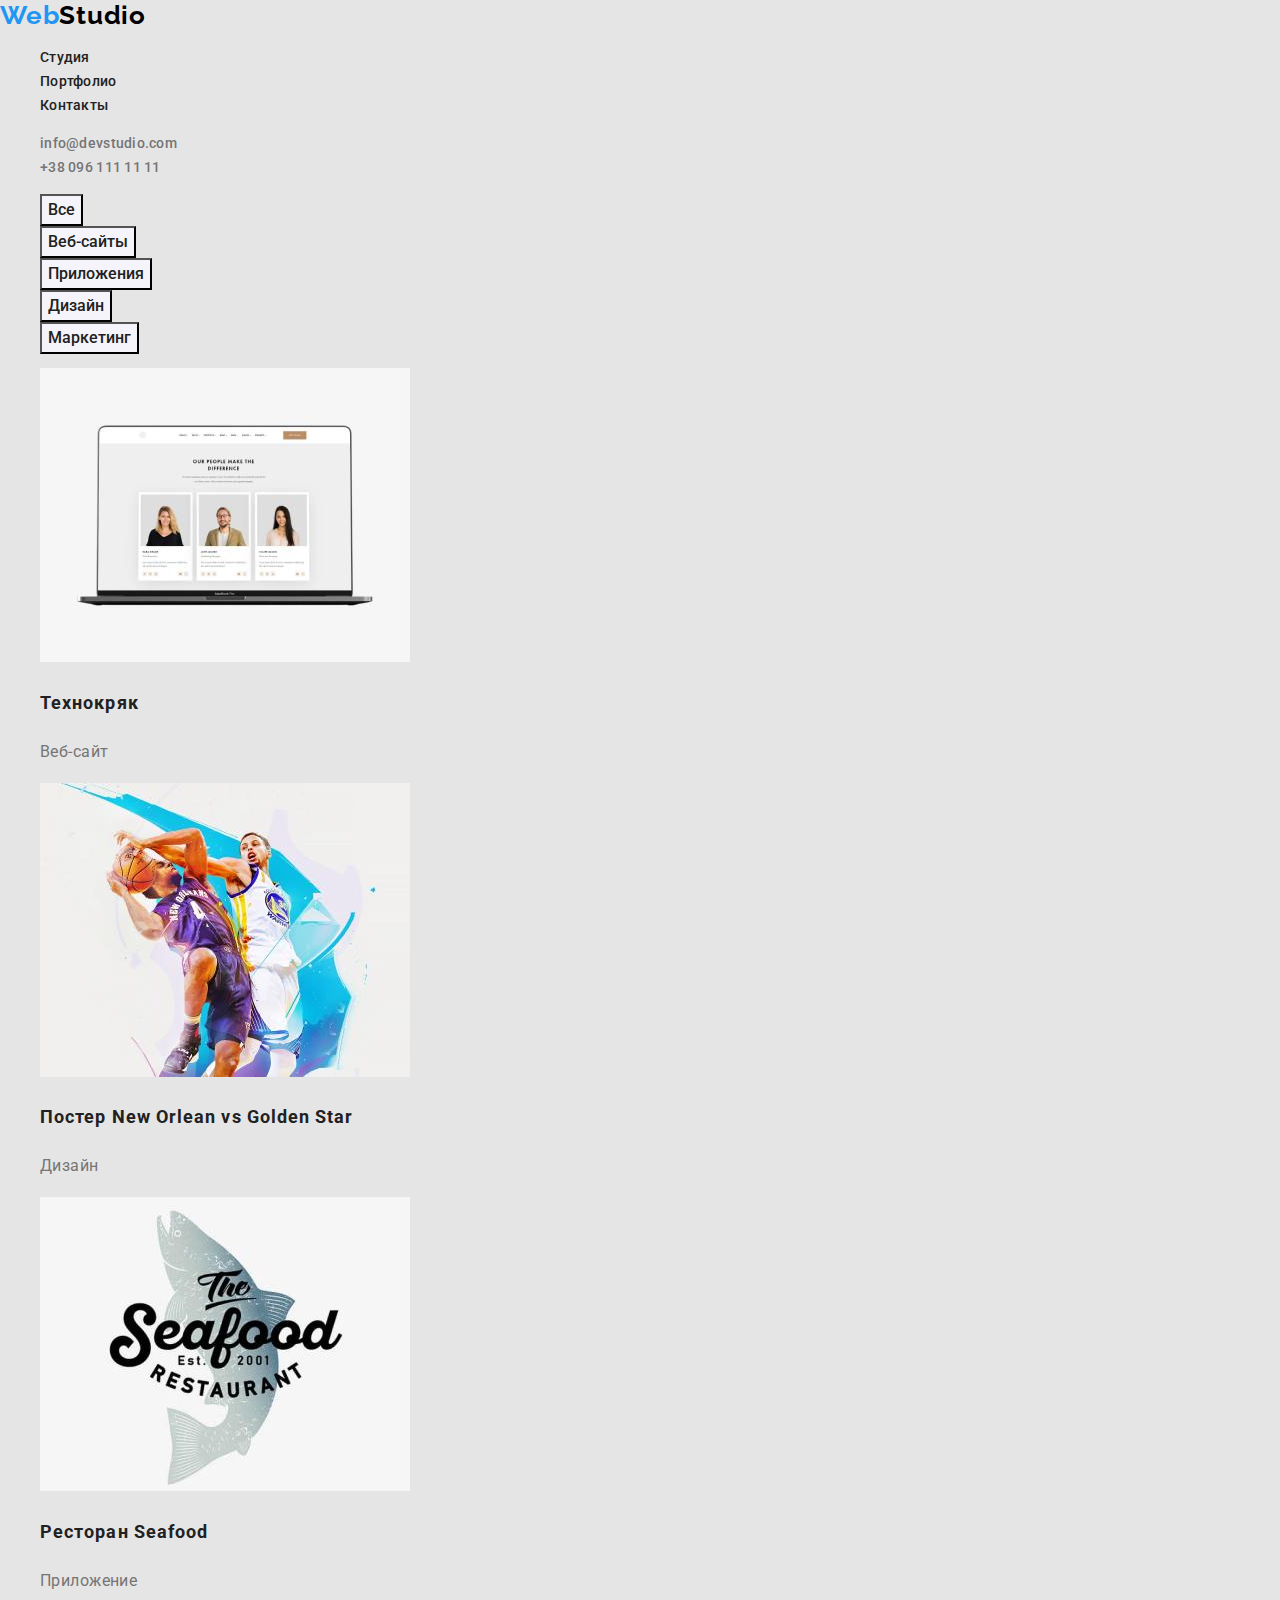
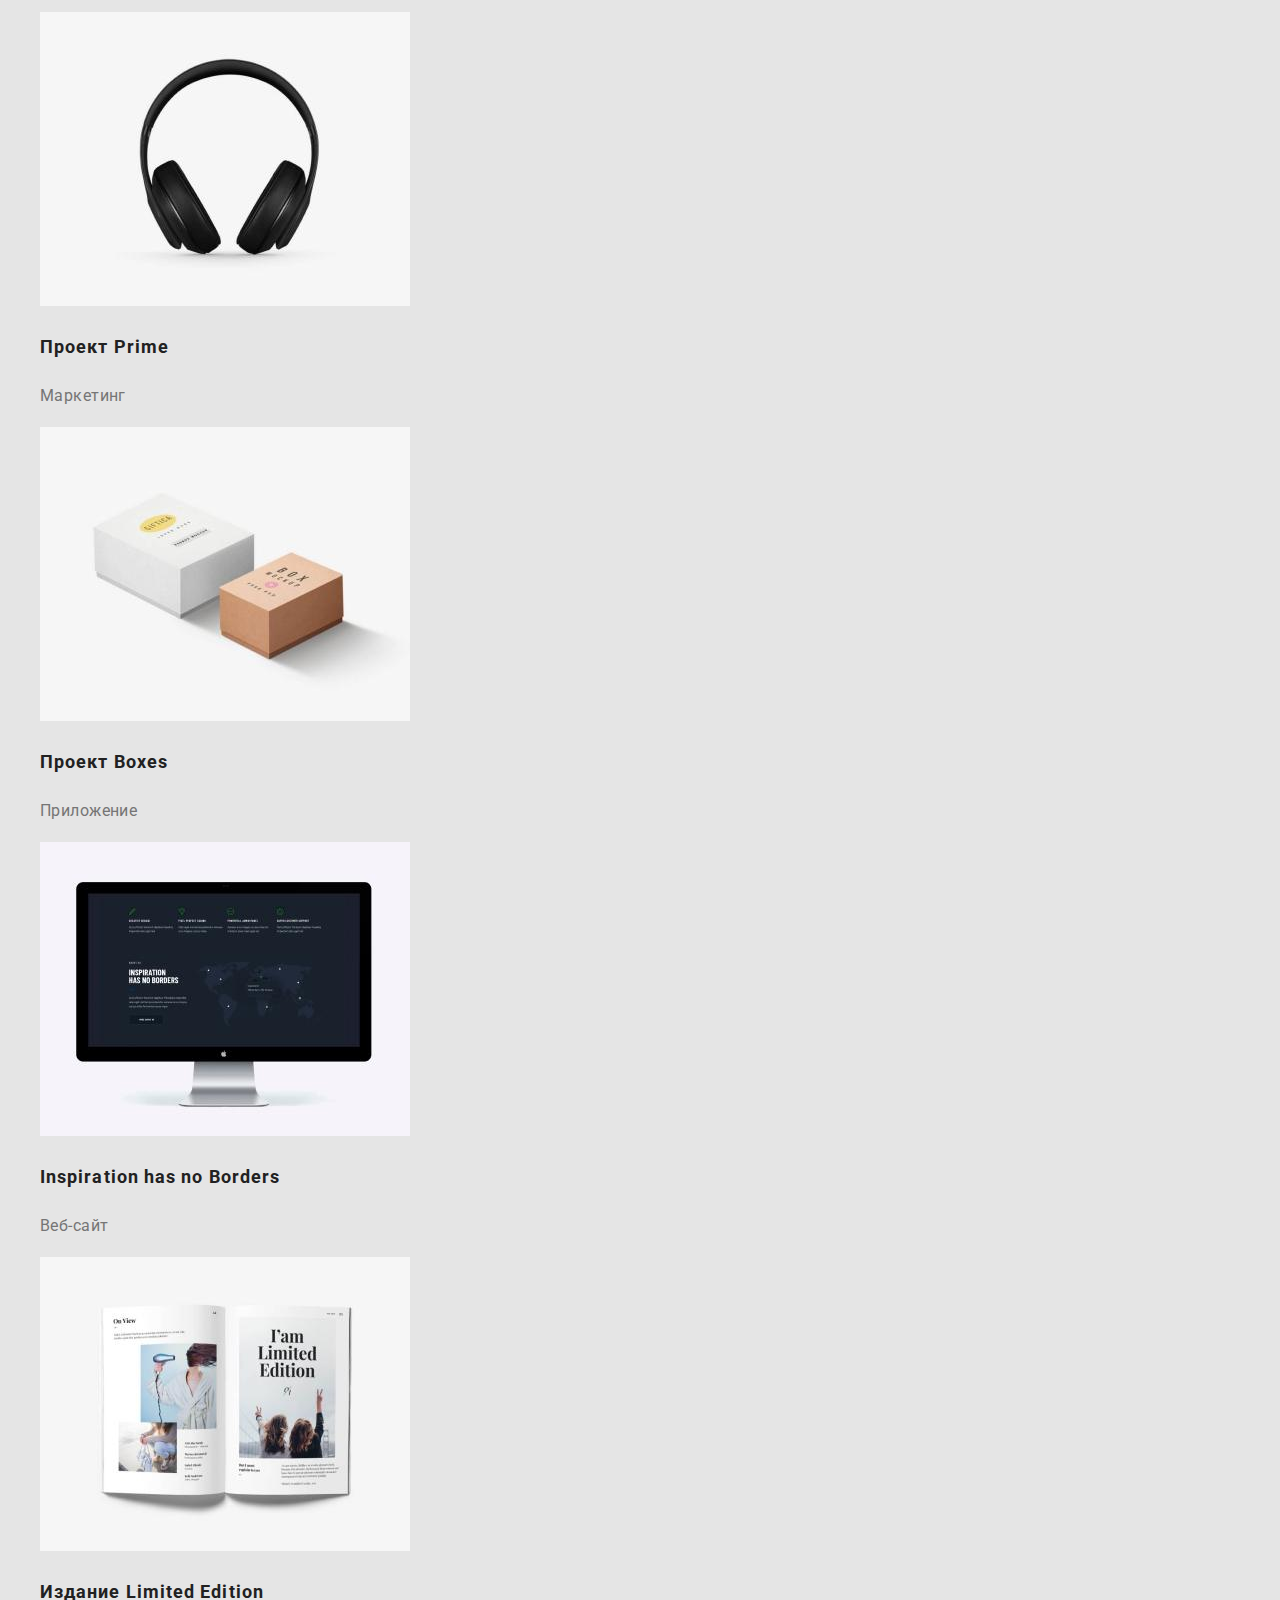
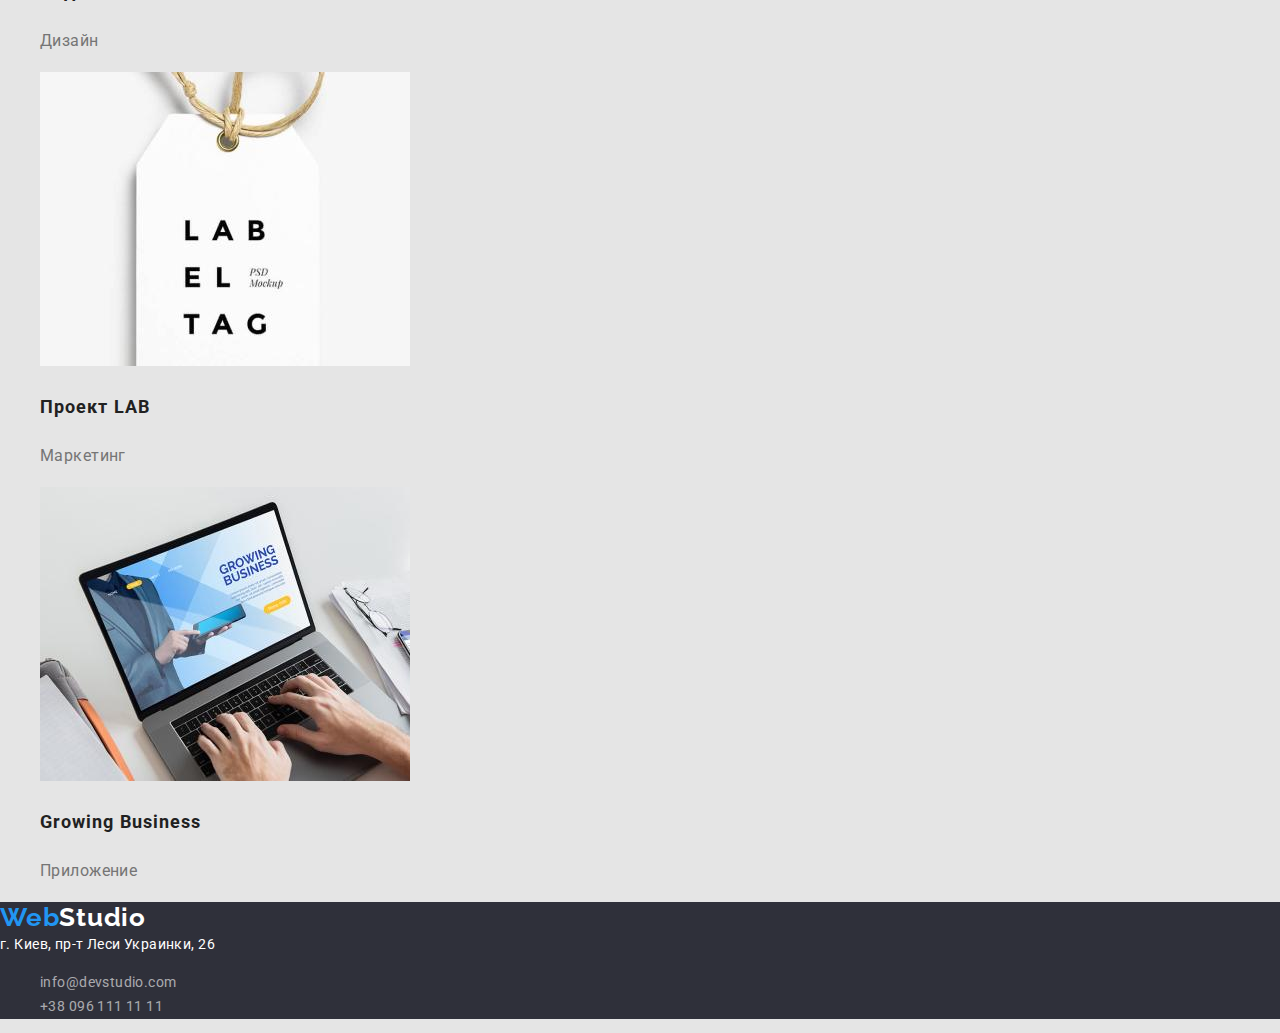
==== portfolio.html @ 8ed0f548 "start" ====
<!DOCTYPE html>
<html lang="ru">
<head>
  <meta charset="UTF-8">
  <meta http-equiv="X-UA-Compatible" content="IE=edge">
  <meta name="viewport"
    content="width=device-width, initial-scale=1.0">
  <title>Портфолио</title>
  <link rel="preconnect" href="https://fonts.gstatic.com">
  <link
    href="https://fonts.googleapis.com/css2?family=Raleway:wght@700&family=Roboto:wght@400;500;700;900&display=swap"
    rel="stylesheet">
  <link rel="stylesheet"
    href="https://cdnjs.cloudflare.com/ajax/libs/modern-normalize/0.2.0/modern-normalize.min.css" />
  <link rel="stylesheet" href="./styles/styles.css" />
</head>
<body>
  <!--logo-navigation-->
  <header class="header">
    <nav>
      <a class="header-link" href="./index.html"><span
          class="logo-text header-logo-web">Web</span><span
          class="logo-text header-logo-studio">Studio</span></a>
      <ul class="list">
        <li class="nav-list-item"><a class="header-link"
            href="./index.html">Студия</a></li>
        <li class="nav-list-item"><a class="header-link"
            href="./portfolio.html">Портфолио</a></li>
        <li class="nav-list-item"><a class="header-link"
            href="">Контакты</a></li>
      </ul>
    </nav>
    <ul class="list contacts">
      <li class="">
        <a class="header-link"
          href="mailto:info@devstudio.com">info@devstudio.com</a>
      </li>
      <li class="">
        <a class="header-link" href="tel:+380961111111">+38
          096 111 11 11</a>
      </li>
    </ul>
  </header>
  <main>
    <section class="portfolio">
      <h1 class="visually-hidden">Портфолио</h1>
      <ul class="list filter-buttons">
        <li>
          <button class="filter" type="button">Все</button>
        </li>
        <li>
          <button class="filter" type="button">Веб-сайты</button>
        </li>
        <li>
          <button class="filter" type="button">Приложения</button>
        </li>
        <li>
          <button class="filter" type="button">Дизайн</button>
        </li>
        <li>
          <button class="filter" type="button">Маркетинг</button>
        </li>
      </ul>
      <ul class="portfolio-list">
        <li>
          <a class="portfolio-item-link" href="">
            <img src="./images/portfolio/img-1.jpg" alt="Технокряк" width="370" height="294">
            <h2 class="portfolio-item-title">Технокряк</h2>
            <p class="portfolio-item-filter">Веб-сайт</p>
          </a>
        </li>
        <li>
          <a class="portfolio-item-link" href="">
            <img src="./images/portfolio/img-2.jpg" alt="Постер New Orlean vs Golden Star" width="370" height="294">
            <h2 class="portfolio-item-title">Постер New Orlean vs Golden Star</h2>
            <p class="portfolio-item-filter">Дизайн</p>
          </a>
        </li>
        <li>
          <a class="portfolio-item-link" href="">
            <img src="./images/portfolio/img-3.jpg" alt="Ресторан Seafood" width="370" height="294">
            <h2 class="portfolio-item-title">Ресторан Seafood</h2>
            <p class="portfolio-item-filter">Приложение</p>
          </a>
        </li>
        <li>
          <a class="portfolio-item-link" href="">
            <img src="./images/portfolio/img-4.jpg" alt="Проект Prime" width="370" height="294">
            <h2 class="portfolio-item-title">Проект Prime</h2>
            <p class="portfolio-item-filter">Маркетинг</p>
          </a>
        </li>
        <li>
          <a class="portfolio-item-link" href="">
            <img src="./images/portfolio/img-5.jpg" alt="Проект Boxes" width="370" height="294">
            <h2 class="portfolio-item-title">Проект Boxes</h2>
            <p class="portfolio-item-filter">Приложение</p>
          </a>
        </li>
        <li>
          <a class="portfolio-item-link" href="">
            <img src="./images/portfolio/img-6.jpg" alt="Inspiration has no Borders" width="370" height="294">
            <h2 class="portfolio-item-title">Inspiration has no Borders</h2>
            <p class="portfolio-item-filter">Веб-сайт</p>
          </a>
        </li>
        <li>
          <a class="portfolio-item-link" href="">
            <img src="./images/portfolio/img-7.jpg" alt="Издание Limited Edition" width="370" height="294">
            <h2 class="portfolio-item-title">Издание Limited Edition</h2>
            <p class="portfolio-item-filter">Дизайн</p>
          </a>
        </li>
        <li>
          <a class="portfolio-item-link" href="">
            <img src="./images/portfolio/img-8.jpg" alt="Проект LAB" width="370" height="294">
            <h2 class="portfolio-item-title">Проект LAB</h2>
            <p class="portfolio-item-filter">Маркетинг</p>
          </a>
        </li>
        <li>
          <a class="portfolio-item-link" href="">
            <img src="./images/portfolio/img-9.jpg" alt="" width="370" height="294">
            <h2 class="portfolio-item-title">Growing Business</h2>
            <p class="portfolio-item-filter">Приложение</p>
          </a>
        </li>
      </ul>
    </section>
  </main>
  <footer class="footer">
    <a class="footer-link" href="./index.html"><span
        class="logo-text footer-logo-web">Web</span><span
        class="logo-text footer-logo-studio">Studio</span></a>
    <address>г. Киев, пр-т Леси Украинки, 26</address>
    <ul class="list">
      <li>
        <a class="footer-link"
          href="mailto:info@devstudio.com">info@devstudio.com</a>
      </li>
      <li>
        <a class="footer-link" href="tel:+380961111111">+38
          096 111 11 11</a>
      </li>
    </ul>
  </footer>
</body>
</html>
---- styles/styles.css ----
/* font-family: 'Raleway', sans-serif;
 */
:root {
  --main-text-color: #757575;
  --accent-color: #2196F3;
  --title-color: #212121;
  --white-text: #ffffff;
  --body-bg-color: #E5E5E5; 
  --dark-bg-color: #2F303A;
  --logo-font: "Raleway", sans-serif;
  --filter-color: #F5F4FA;
    /* --dark-bg-text-color: #9da4bd;
     */
  
}

body {
  font-family: 'Roboto', sans-serif;
  font-size: 14px;
  line-height: 1.71;
  letter-spacing: 0.03em;
  color: var(--main-text-color);
  background-color: var(--body-bg-color);
}

address {
  font-style: normal;
  color: var(--white-text);
}

.visually-hidden {
  position: absolute !important;
  clip: rect(1px 1px 1px 1px);
  clip: rect(1px, 1px, 1px, 1px);
  padding: 0 !important;
  border: 0 !important;
  height: 1px !important;
  width: 1px !important;
  overflow: hidden;
}

.header-link {
  text-decoration: none;
  font-weight: 500;
  line-height: 1.14;
  letter-spacing: 0.02em;
  color: var(--title-color);
}

.contacts .header-link {
   color: var(--main-text-color);
}

.header-link:hover, .footer-link:hover,
.header-link:focus, .footer-link:focus {
  color: var(--accent-color);
}



.list, .portfolio-list {
  list-style: none;  
}

.logo-text {
  font-family: var(--logo-font);
  font-weight: 700;
  font-size: 26px;
  line-height: 1.19;
  letter-spacing: 0.03em;
}

.header-logo-web, .footer-logo-web {
  color: var(--accent-color);
}

.header-logo-studio {
 color: #000000;
}

.footer-logo-studio {
  color: var(--white-text);
}

.hero, .team, .work-about {
  text-align: center;
}

.hero, .footer {
  background-color: var(--dark-bg-color);
}

.hero-title {
  font-weight: 900;
  font-size: 44px;
  line-height: 1.364;
  letter-spacing: 0.06em;
  text-transform: uppercase;
  color: var(--white-text)
}

.button {
  background-color: var(--accent-color);
  font-weight: 700;
  font-size: 16px;
  line-height: 1.875;
  letter-spacing: 0.06em;
  color: var(--white-text);
  cursor: pointer;
  /* display: flex;
  align-items: center;
  box-shadow: 0px 4px 4px rgba(0, 0, 0, 0.15);
  border-radius: 4px;  */
}

.button:hover,
.button:focus {
  background-color: #188CE8;
}

.title {
  font-weight: 700;
  font-size: 36px;
  line-height: 1.167;
  color: var(--title-color);
}

.features-item-title {
  font-weight: 700;
  font-size: 14px;
  line-height: 1.19;
  text-transform: uppercase;
  color: var(--title-color);
}

.team-member-name {
  font-weight: 500;
  font-size: 16px;
  line-height: 1.19;
  color: var(--title-color);
}

.footer-link{
  text-decoration: none;
  color: rgba(255, 255, 255, 0.6);
}

/* Portfolio.html */

.filter {
  font-weight: 500;
  font-size: 16px;
  line-height: 1.625;
  text-align: center;
  color: var(--title-color);
  background-color: var(--filter-color);
}

.filter:hover,
.filter:focus {
  color: var(--white-text);
  background-color: var(--accent-color);
}

.portfolio-item-title {
  
font-weight: 700;
font-size: 18px;
line-height: 2;
letter-spacing: 0.06em;
color: var(--title-color)
}

.portfolio-item-filter {
  font-size: 16px;
  line-height: 1.875;
}

.portfolio-item-link,
.portfolio-item-link:hover,
.portfolio-item-link:focus {
  text-decoration: none;
  color: var(--main-text-color);
}
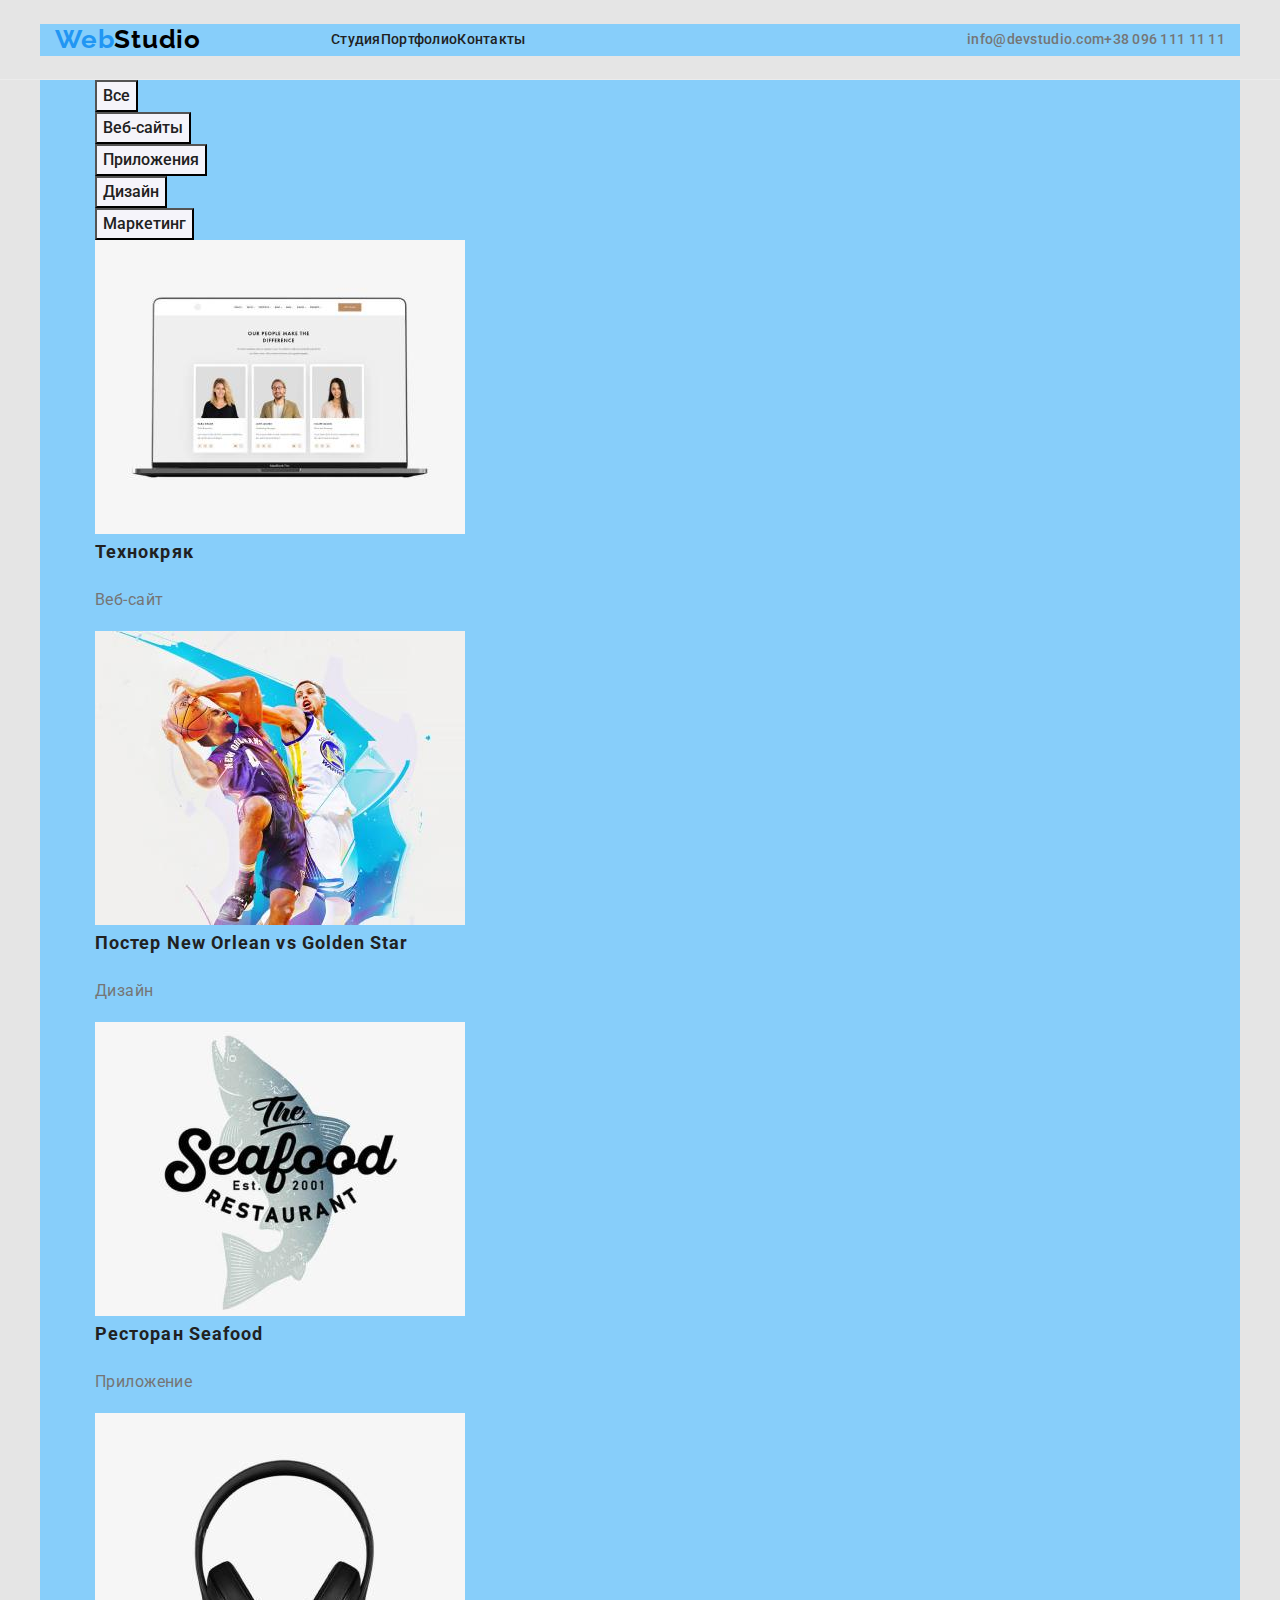
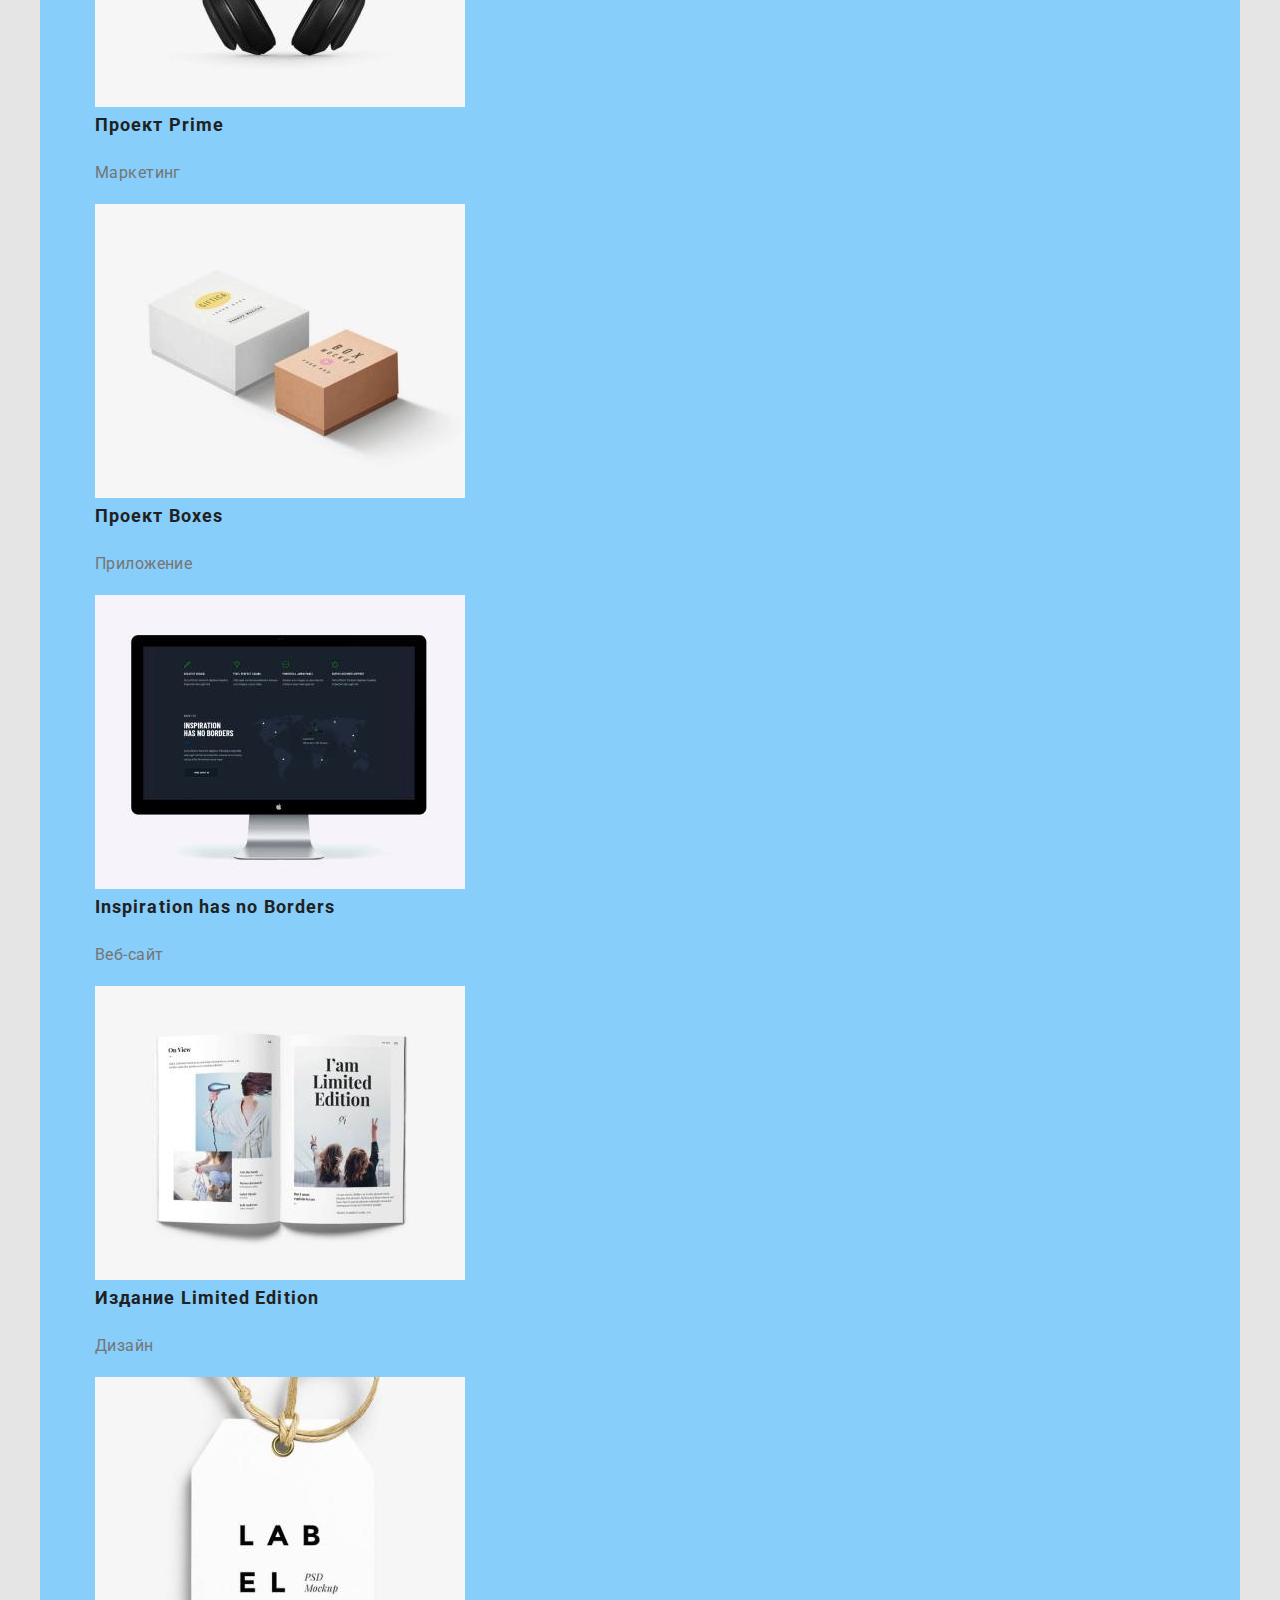
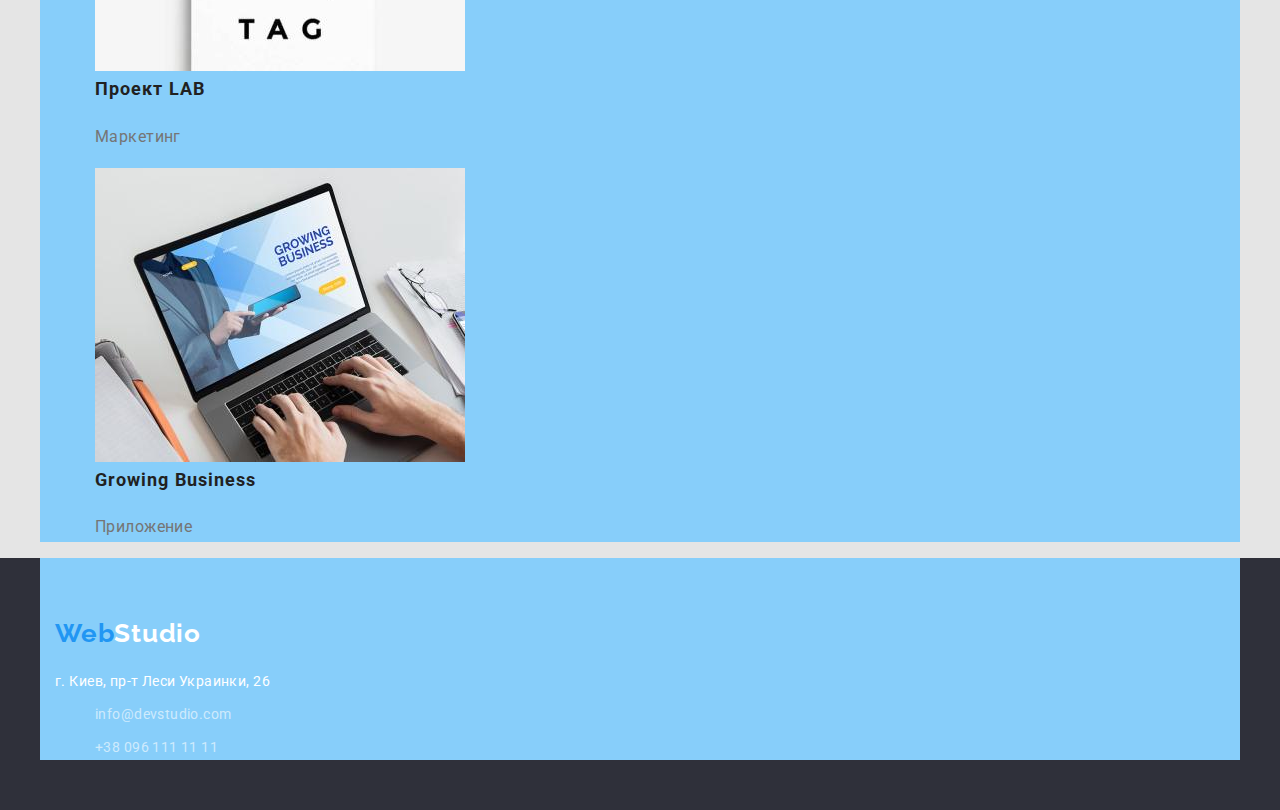
==== commit efb62df4: "started" ====
--- a/portfolio.html
+++ b/portfolio.html
@@ -15,134 +15,180 @@
   <link rel="stylesheet" href="./styles/styles.css" />
 </head>
 <body>
-  <!--logo-navigation-->
+  <!--logo-navigation-contacts-->
   <header class="header">
-    <nav>
-      <a class="header-link" href="./index.html"><span
-          class="logo-text header-logo-web">Web</span><span
-          class="logo-text header-logo-studio">Studio</span></a>
-      <ul class="list">
-        <li class="nav-list-item"><a class="header-link"
-            href="./index.html">Студия</a></li>
-        <li class="nav-list-item"><a class="header-link"
-            href="./portfolio.html">Портфолио</a></li>
-        <li class="nav-list-item"><a class="header-link"
-            href="">Контакты</a></li>
+    <div class="container">
+      <nav class="navigation">
+        <a class="logo-link" href="./index.html">
+          <span class="logo-text">Web</span><span class="logo-text">Studio</span>
+        </a>
+        <ul class="list menu">
+          <li class="menu-item">
+            <a class="header-link menu-item-link" href="./index.html">Студия</a>
+          </li>
+          <li class="menu-item menu-item-link">
+            <a class="header-link"
+              href="./portfolio.html">Портфолио</a>
+          </li>
+          <li class="menu-item menu-item-link">
+            <a class="header-link" href="">Контакты</a>
+          </li>
+        </ul>
+      </nav>
+      <ul class="list contacts">
+        <li class="contacts-item">
+          <a class="header-link contacts-item-link"
+            href="mailto:info@devstudio.com">info@devstudio.com</a>
+        </li>
+        <li class="contacts-item">
+          <a class="header-link contacts-item" href="tel:+380961111111">+38
+            096 111 11 11</a>
+        </li>
       </ul>
-    </nav>
-    <ul class="list contacts">
-      <li class="">
-        <a class="header-link"
-          href="mailto:info@devstudio.com">info@devstudio.com</a>
-      </li>
-      <li class="">
-        <a class="header-link" href="tel:+380961111111">+38
-          096 111 11 11</a>
-      </li>
-    </ul>
+    </div>
   </header>
   <main>
     <section class="portfolio">
-      <h1 class="visually-hidden">Портфолио</h1>
-      <ul class="list filter-buttons">
-        <li>
-          <button class="filter" type="button">Все</button>
-        </li>
-        <li>
-          <button class="filter" type="button">Веб-сайты</button>
-        </li>
-        <li>
-          <button class="filter" type="button">Приложения</button>
-        </li>
-        <li>
-          <button class="filter" type="button">Дизайн</button>
-        </li>
-        <li>
-          <button class="filter" type="button">Маркетинг</button>
-        </li>
-      </ul>
-      <ul class="portfolio-list">
-        <li>
-          <a class="portfolio-item-link" href="">
-            <img src="./images/portfolio/img-1.jpg" alt="Технокряк" width="370" height="294">
-            <h2 class="portfolio-item-title">Технокряк</h2>
-            <p class="portfolio-item-filter">Веб-сайт</p>
-          </a>
-        </li>
-        <li>
-          <a class="portfolio-item-link" href="">
-            <img src="./images/portfolio/img-2.jpg" alt="Постер New Orlean vs Golden Star" width="370" height="294">
-            <h2 class="portfolio-item-title">Постер New Orlean vs Golden Star</h2>
-            <p class="portfolio-item-filter">Дизайн</p>
-          </a>
-        </li>
-        <li>
-          <a class="portfolio-item-link" href="">
-            <img src="./images/portfolio/img-3.jpg" alt="Ресторан Seafood" width="370" height="294">
-            <h2 class="portfolio-item-title">Ресторан Seafood</h2>
-            <p class="portfolio-item-filter">Приложение</p>
-          </a>
-        </li>
-        <li>
-          <a class="portfolio-item-link" href="">
-            <img src="./images/portfolio/img-4.jpg" alt="Проект Prime" width="370" height="294">
-            <h2 class="portfolio-item-title">Проект Prime</h2>
-            <p class="portfolio-item-filter">Маркетинг</p>
-          </a>
-        </li>
-        <li>
-          <a class="portfolio-item-link" href="">
-            <img src="./images/portfolio/img-5.jpg" alt="Проект Boxes" width="370" height="294">
-            <h2 class="portfolio-item-title">Проект Boxes</h2>
-            <p class="portfolio-item-filter">Приложение</p>
-          </a>
-        </li>
-        <li>
-          <a class="portfolio-item-link" href="">
-            <img src="./images/portfolio/img-6.jpg" alt="Inspiration has no Borders" width="370" height="294">
-            <h2 class="portfolio-item-title">Inspiration has no Borders</h2>
-            <p class="portfolio-item-filter">Веб-сайт</p>
-          </a>
-        </li>
-        <li>
-          <a class="portfolio-item-link" href="">
-            <img src="./images/portfolio/img-7.jpg" alt="Издание Limited Edition" width="370" height="294">
-            <h2 class="portfolio-item-title">Издание Limited Edition</h2>
-            <p class="portfolio-item-filter">Дизайн</p>
-          </a>
-        </li>
-        <li>
-          <a class="portfolio-item-link" href="">
-            <img src="./images/portfolio/img-8.jpg" alt="Проект LAB" width="370" height="294">
-            <h2 class="portfolio-item-title">Проект LAB</h2>
-            <p class="portfolio-item-filter">Маркетинг</p>
-          </a>
-        </li>
-        <li>
-          <a class="portfolio-item-link" href="">
-            <img src="./images/portfolio/img-9.jpg" alt="" width="370" height="294">
-            <h2 class="portfolio-item-title">Growing Business</h2>
-            <p class="portfolio-item-filter">Приложение</p>
-          </a>
-        </li>
-      </ul>
+      <div class="container">
+        <h1 class="visually-hidden">Портфолио</h1>
+        <ul class="list portfolio-filter-list">
+          <li class="portfolio-filter-item">
+            <button class="filter-button" type="button">Все</button>
+          </li>
+          <li class="portfolio-filter-item">
+            <button class="filter-button" type="button">Веб-сайты</button>
+          </li>
+          <li class="portfolio-filter-item">
+            <button class="filter-button" type="button">Приложения</button>
+          </li>
+          <li class="portfolio-filter-item">
+            <button class="filter-button" type="button">Дизайн</button>
+          </li>
+          <li class="portfolio-filter-item">
+            <button class="filter-button" type="button">Маркетинг</button>
+          </li>
+        </ul>
+        <ul class="portfolio-list">
+          <li>
+            <a class="portfolio-item-link" href="">
+              <div class="portfolio-item-img">
+                <img src="./images/portfolio/img-1.jpg" alt="Технокряк" width="370" height="294">
+              </div>
+              <div class="portfolio-item-text">
+                <h2 class="portfolio-item-title">Технокряк</h2>
+                <p class="portfolio-item-filter">Веб-сайт</p>
+              </div>
+            </a>
+          </li>
+          <li>
+            <a class="portfolio-item-link" href="">
+              <div class="portfolio-item-img">
+                <img src="./images/portfolio/img-2.jpg" alt="Постер New Orlean vs Golden Star" width="370" height="294">
+              </div>
+              <div class="portfolio-item-text">
+                <h2 class="portfolio-item-title">Постер New Orlean vs Golden Star</h2>
+                <p class="portfolio-item-filter">Дизайн</p>
+              </div>
+            </a>
+          </li>
+          <li>
+            <a class="portfolio-item-link" href="">
+              <div class="portfolio-item-img">
+                <img src="./images/portfolio/img-3.jpg" alt="Ресторан Seafood" width="370" height="294">
+              </div>
+              <div class="portfolio-item-text">
+                <h2 class="portfolio-item-title">Ресторан Seafood</h2>
+                <p class="portfolio-item-filter">Приложение</p>
+              </div>
+            </a>
+          </li>
+          <li>
+            <a class="portfolio-item-link" href="">
+              <div class="portfolio-item-img">
+                <img src="./images/portfolio/img-4.jpg" alt="Проект Prime" width="370" height="294">
+              </div>
+              <div class="portfolio-item-text">
+                <h2 class="portfolio-item-title">Проект Prime</h2>
+                <p class="portfolio-item-filter">Маркетинг</p>
+              </div>
+            </a>
+          </li>
+          <li>
+            <a class="portfolio-item-link" href="">
+              <div class="portfolio-item-img">
+                <img src="./images/portfolio/img-5.jpg" alt="Проект Boxes" width="370" height="294">
+              </div>
+              <div class="portfolio-item-text">
+                <h2 class="portfolio-item-title">Проект Boxes</h2>
+                <p class="portfolio-item-filter">Приложение</p>
+              </div>
+            </a>
+          </li>
+          <li>
+            <a class="portfolio-item-link" href="">
+              <div class="portfolio-item-img">
+                <img src="./images/portfolio/img-6.jpg" alt="Inspiration has no Borders" width="370" height="294">
+              </div>
+              <div class="portfolio-item-text">
+                <h2 class="portfolio-item-title">Inspiration has no Borders</h2>
+                <p class="portfolio-item-filter">Веб-сайт</p>
+              </div>
+            </a>
+          </li>
+          <li>
+            <a class="portfolio-item-link" href="">
+              <div class="portfolio-item-img">
+                <img src="./images/portfolio/img-7.jpg" alt="Издание Limited Edition" width="370" height="294">
+              </div>
+              <div class="portfolio-item-text">
+                <h2 class="portfolio-item-title">Издание Limited Edition</h2>
+                <p class="portfolio-item-filter">Дизайн</p>
+              </div>
+            </a>
+          </li>
+          <li>
+            <a class="portfolio-item-link" href="">
+              <div class="portfolio-item-img">
+                <img src="./images/portfolio/img-8.jpg" alt="Проект LAB" width="370" height="294">
+              </div>
+              <div class="portfolio-item-text">
+                <h2 class="portfolio-item-title">Проект LAB</h2>
+                <p class="portfolio-item-filter">Маркетинг</p>
+              </div>
+            </a>
+          </li>
+          <li>
+            <a class="portfolio-item-link" href="">
+              <div class="portfolio-item-img">
+                <img src="./images/portfolio/img-9.jpg" alt="" width="370" height="294">
+              </div>
+              <div class="portfolio-item-text">
+                <h2 class="portfolio-item-title">Growing Business</h2>
+                <p class="portfolio-item-filter">Приложение</p>
+              </div>
+            </a>
+          </li>
+        </ul>
+      </div>
     </section>
   </main>
   <footer class="footer">
-    <a class="footer-link" href="./index.html"><span
-        class="logo-text footer-logo-web">Web</span><span
-        class="logo-text footer-logo-studio">Studio</span></a>
-    <address>г. Киев, пр-т Леси Украинки, 26</address>
-    <ul class="list">
-      <li>
-        <a class="footer-link"
-          href="mailto:info@devstudio.com">info@devstudio.com</a>
-      </li>
-      <li>
-        <a class="footer-link" href="tel:+380961111111">+38
-          096 111 11 11</a>
-      </li>
-    </ul>
+    <div class="container">
+      <a class="logo-link" href="./index.html">
+        <span class="logo-text">Web</span><span class="logo-text">Studio</span>
+      </a>
+      <address class="adress">г. Киев, пр-т Леси Украинки, 26</address>
+      <ul class="list footer-contacts">
+        <li class="footer-contacts-item">
+          <a class="footer-link"
+            href="mailto:info@devstudio.com">info@devstudio.com</a>
+        </li>
+        <li class="footer-contacts-item">
+          <a class="footer-link" href="tel:+380961111111">+38
+            096 111 11 11</a>
+        </li>
+      </ul>
+    </div>
   </footer>
 </body>
 </html>--- a/styles/styles.css
+++ b/styles/styles.css
@@ -10,8 +10,17 @@
   --logo-font: "Raleway", sans-serif;
   --filter-color: #F5F4FA;
     /* --dark-bg-text-color: #9da4bd;
-     */
-  
+     */  
+}
+
+html {
+	box-sizing: border-box;
+}
+
+*,
+*::after,
+*::before {
+	box-sizing: inherit;
 }
 
 body {
@@ -23,9 +32,26 @@
   background-color: var(--body-bg-color);
 }
 
+h1,
+h2,
+h3,
+h4,
+h5,
+h6,
+p {
+	margin-top: 0;
+}
+
 address {
   font-style: normal;
   color: var(--white-text);
+  margin-top: 20px;
+}
+
+img {
+  display: block;
+  max-width: 100%;
+  height: auto;
 }
 
 .visually-hidden {
@@ -39,12 +65,49 @@
   overflow: hidden;
 }
 
+.list, .portfolio-list {
+  list-style: none;  
+  color: inherit;
+  margin: 0;
+}
+
+.container {
+  width: 1200px;
+  padding-left: 15px;
+  padding-right: 15px;
+  margin-right: auto;
+  margin-left: auto;
+  background-color:lightskyblue;
+}
+
+.header .container {
+  display: flex;
+  justify-content:space-between;
+  align-items: center;
+  
+}
+
+.header {
+  height: 80px;
+  padding-top: 24px;
+  border-bottom: 1px solid #ECECEC;
+}
+
+.navigation {
+  display: flex;
+  align-items: center;  
+}
+
+.menu, .contacts {
+  display: inline-flex;
+}
+
 .header-link {
   text-decoration: none;
   font-weight: 500;
   line-height: 1.14;
   letter-spacing: 0.02em;
-  color: var(--title-color);
+  color: var(--title-color);  
 }
 
 .contacts .header-link {
@@ -55,11 +118,22 @@
 .header-link:focus, .footer-link:focus {
   color: var(--accent-color);
 }
-
-
-
-.list, .portfolio-list {
-  list-style: none;  
+/* --logo-stilization-- */
+.logo-link {
+  margin-right: 90px;
+  text-decoration: none;  
+}
+
+.logo-link>span:first-child {
+  color: var(--accent-color);
+}
+
+.navigation .logo-link span+span {
+ color: #000000;
+}
+
+.footer .logo-link span+span {
+  color: var(--white-text);
 }
 
 .logo-text {
@@ -70,21 +144,9 @@
   letter-spacing: 0.03em;
 }
 
-.header-logo-web, .footer-logo-web {
-  color: var(--accent-color);
-}
-
-.header-logo-studio {
- color: #000000;
-}
-
-.footer-logo-studio {
-  color: var(--white-text);
-}
-
-.hero, .team, .work-about {
+/* .hero, .team, .work-about {
   text-align: center;
-}
+} */
 
 .hero, .footer {
   background-color: var(--dark-bg-color);
@@ -140,14 +202,27 @@
   color: var(--title-color);
 }
 
+.footer {
+  height: 252px;
+}
+
+.footer .logo-link {
+  display: inline-block;
+  margin-top: 60px;
+}
+
+.footer-contacts-item {
+  margin-top: 9px;
+}
+
 .footer-link{
   text-decoration: none;
   color: rgba(255, 255, 255, 0.6);
+  
 }
 
 /* Portfolio.html */
-
-.filter {
+.filter-button {
   font-weight: 500;
   font-size: 16px;
   line-height: 1.625;
@@ -156,14 +231,13 @@
   background-color: var(--filter-color);
 }
 
-.filter:hover,
-.filter:focus {
+.filter-button:hover,
+.filter-button:focus {
   color: var(--white-text);
   background-color: var(--accent-color);
 }
 
-.portfolio-item-title {
-  
+.portfolio-item-title {  
 font-weight: 700;
 font-size: 18px;
 line-height: 2;
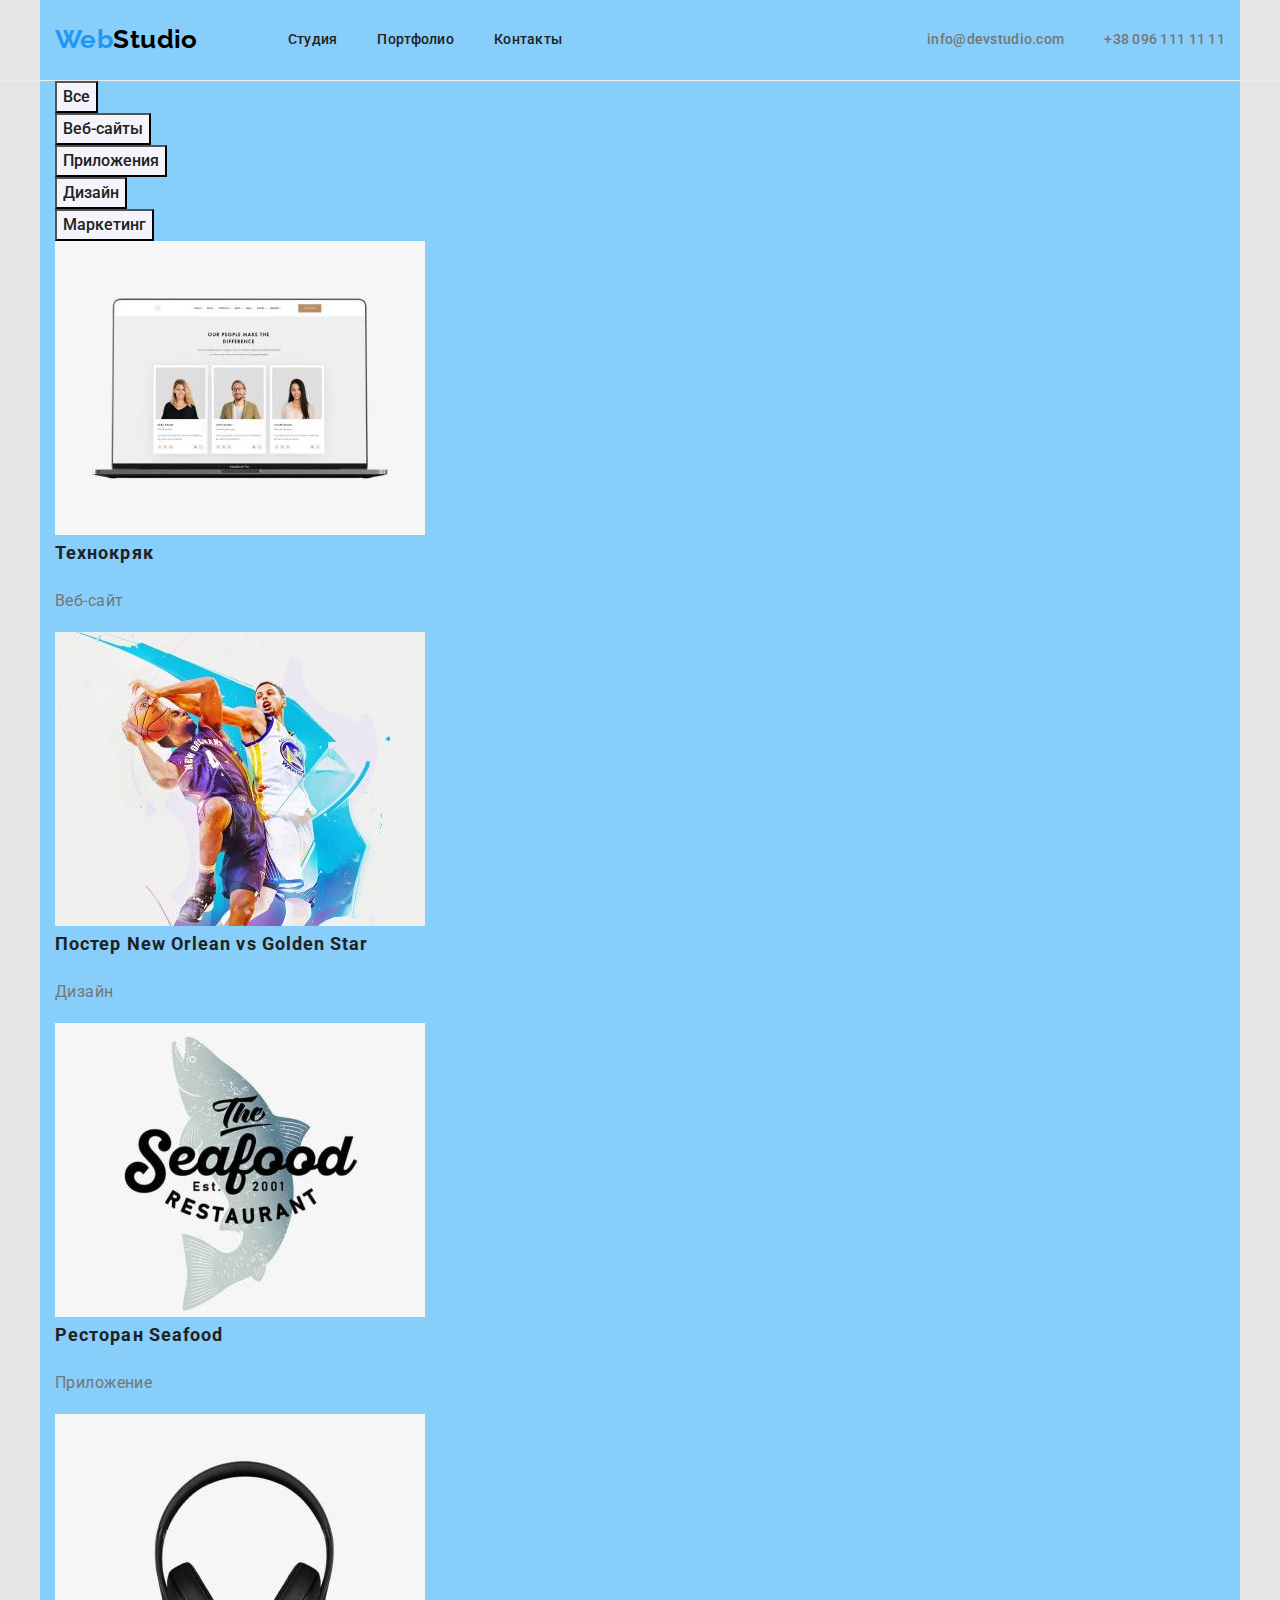
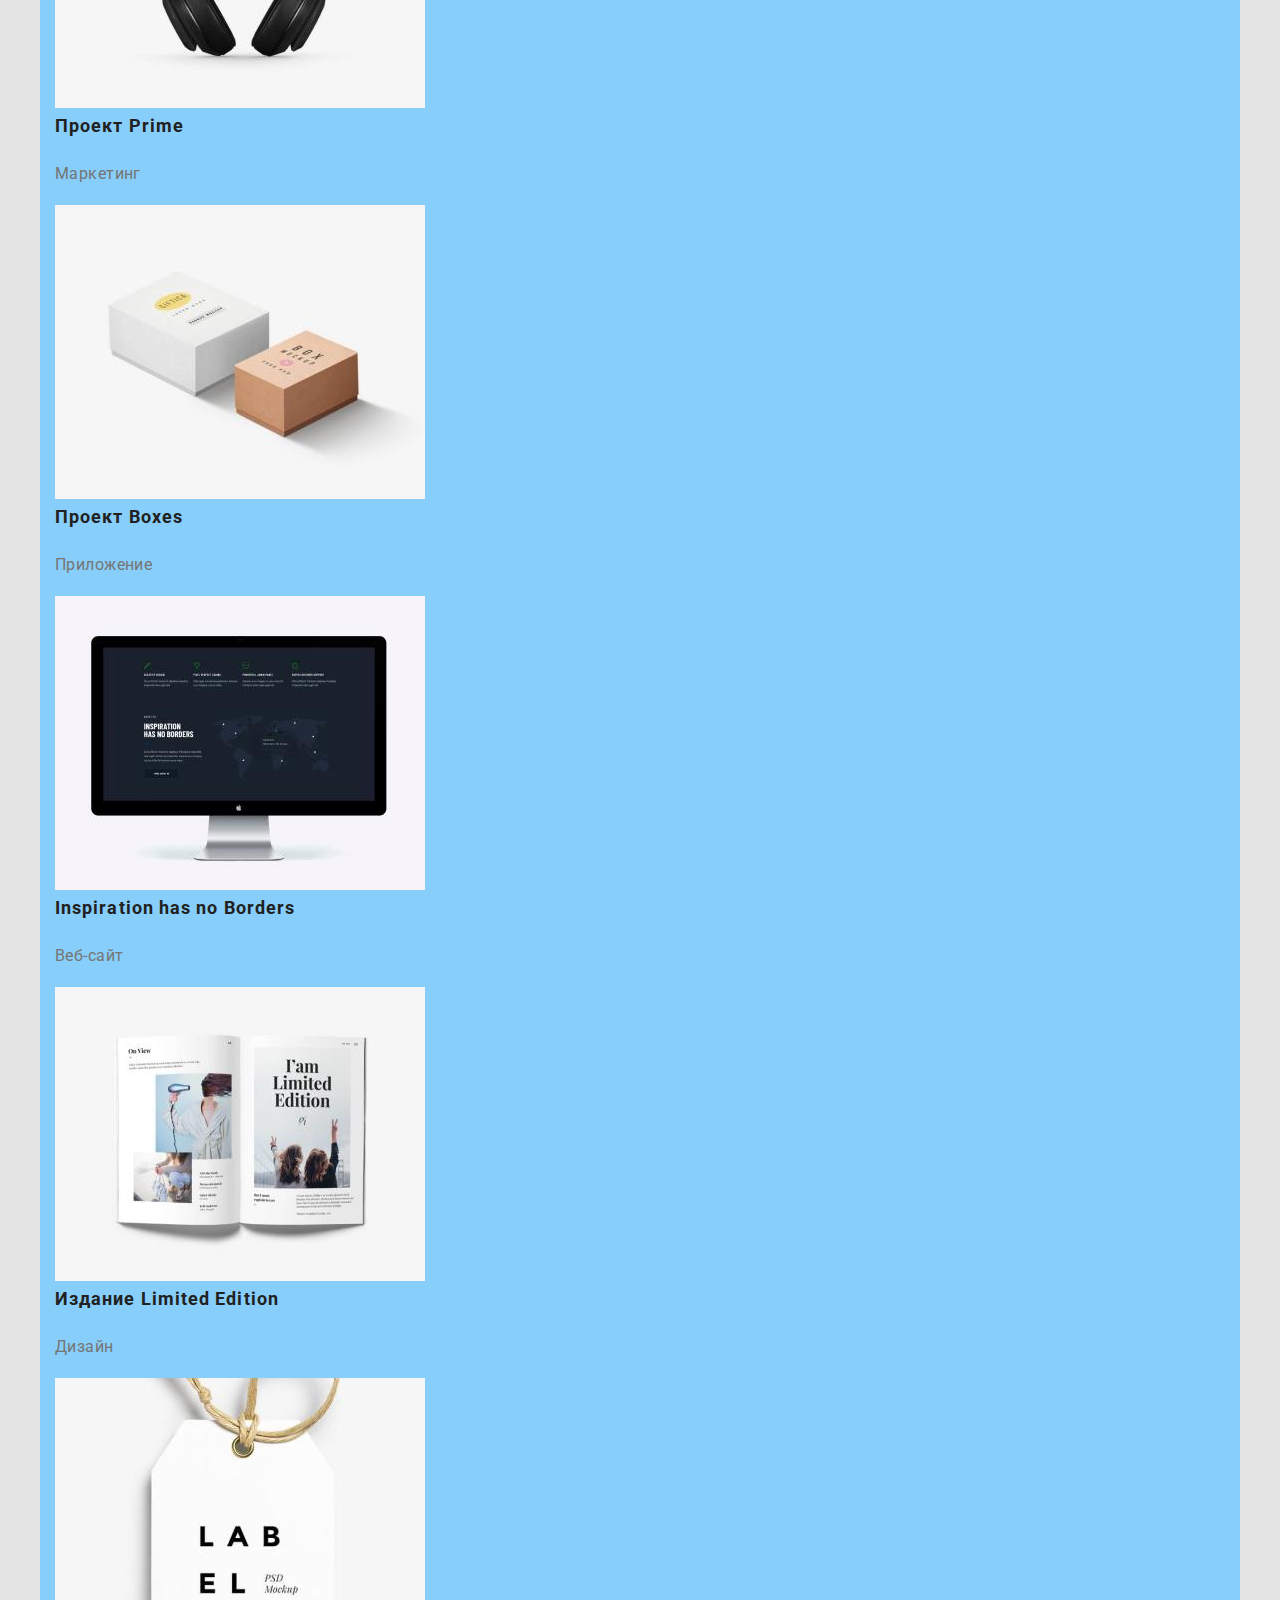
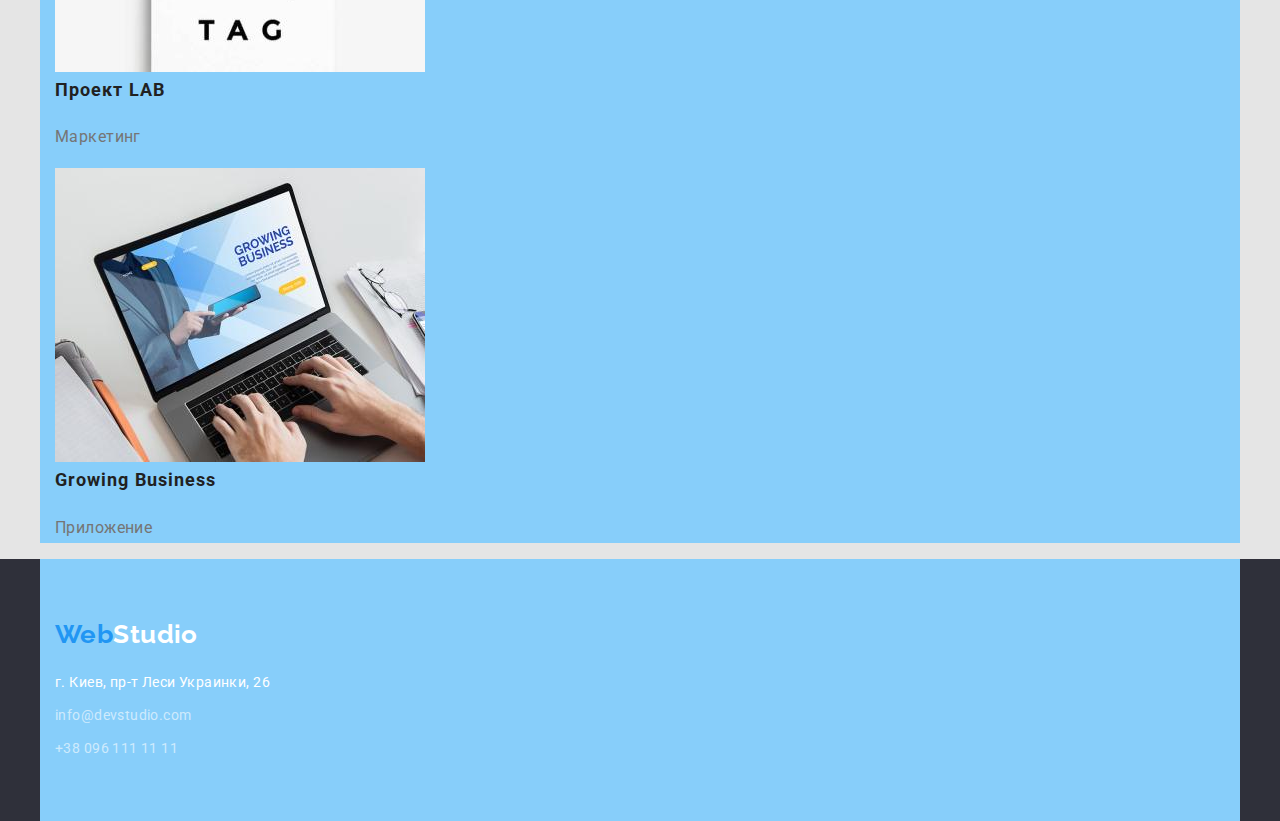
==== commit 9fa1fa8c: "header+footer=done" ====
--- a/portfolio.html
+++ b/portfolio.html
@@ -69,99 +69,81 @@
           </li>
         </ul>
         <ul class="portfolio-list">
-          <li>
+          <li class="portfolio-item">
             <a class="portfolio-item-link" href="">
-              <div class="portfolio-item-img">
-                <img src="./images/portfolio/img-1.jpg" alt="Технокряк" width="370" height="294">
-              </div>
+              <img class="portfolio-item-img" src="./images/portfolio/img-1.jpg" alt="Технокряк" width="370" height="294">
               <div class="portfolio-item-text">
                 <h2 class="portfolio-item-title">Технокряк</h2>
                 <p class="portfolio-item-filter">Веб-сайт</p>
               </div>
             </a>
           </li>
-          <li>
+          <li class="portfolio-item">
             <a class="portfolio-item-link" href="">
-              <div class="portfolio-item-img">
-                <img src="./images/portfolio/img-2.jpg" alt="Постер New Orlean vs Golden Star" width="370" height="294">
-              </div>
+              <img class="portfolio-item-img" src="./images/portfolio/img-2.jpg" alt="Постер New Orlean vs Golden Star" width="370" height="294">
               <div class="portfolio-item-text">
                 <h2 class="portfolio-item-title">Постер New Orlean vs Golden Star</h2>
                 <p class="portfolio-item-filter">Дизайн</p>
               </div>
             </a>
           </li>
-          <li>
+          <li class="portfolio-item">
             <a class="portfolio-item-link" href="">
-              <div class="portfolio-item-img">
-                <img src="./images/portfolio/img-3.jpg" alt="Ресторан Seafood" width="370" height="294">
-              </div>
+              <img class="portfolio-item-img" src="./images/portfolio/img-3.jpg" alt="Ресторан Seafood" width="370" height="294">
               <div class="portfolio-item-text">
                 <h2 class="portfolio-item-title">Ресторан Seafood</h2>
                 <p class="portfolio-item-filter">Приложение</p>
               </div>
             </a>
           </li>
-          <li>
+          <li class="portfolio-item">
             <a class="portfolio-item-link" href="">
-              <div class="portfolio-item-img">
-                <img src="./images/portfolio/img-4.jpg" alt="Проект Prime" width="370" height="294">
-              </div>
+              <img class="portfolio-item-img" src="./images/portfolio/img-4.jpg" alt="Проект Prime" width="370" height="294">
               <div class="portfolio-item-text">
                 <h2 class="portfolio-item-title">Проект Prime</h2>
                 <p class="portfolio-item-filter">Маркетинг</p>
               </div>
             </a>
           </li>
-          <li>
+          <li class="portfolio-item">
             <a class="portfolio-item-link" href="">
-              <div class="portfolio-item-img">
-                <img src="./images/portfolio/img-5.jpg" alt="Проект Boxes" width="370" height="294">
-              </div>
+              <img class="portfolio-item-img" src="./images/portfolio/img-5.jpg" alt="Проект Boxes" width="370" height="294">
               <div class="portfolio-item-text">
                 <h2 class="portfolio-item-title">Проект Boxes</h2>
                 <p class="portfolio-item-filter">Приложение</p>
               </div>
             </a>
           </li>
-          <li>
+          <li class="portfolio-item">
             <a class="portfolio-item-link" href="">
-              <div class="portfolio-item-img">
-                <img src="./images/portfolio/img-6.jpg" alt="Inspiration has no Borders" width="370" height="294">
-              </div>
+              <img class="portfolio-item-img" src="./images/portfolio/img-6.jpg" alt="Inspiration has no Borders" width="370" height="294">
               <div class="portfolio-item-text">
                 <h2 class="portfolio-item-title">Inspiration has no Borders</h2>
                 <p class="portfolio-item-filter">Веб-сайт</p>
               </div>
             </a>
           </li>
-          <li>
+          <li class="portfolio-item">
             <a class="portfolio-item-link" href="">
-              <div class="portfolio-item-img">
-                <img src="./images/portfolio/img-7.jpg" alt="Издание Limited Edition" width="370" height="294">
-              </div>
+              <img class="portfolio-item-img" src="./images/portfolio/img-7.jpg" alt="Издание Limited Edition" width="370" height="294">
               <div class="portfolio-item-text">
                 <h2 class="portfolio-item-title">Издание Limited Edition</h2>
                 <p class="portfolio-item-filter">Дизайн</p>
               </div>
             </a>
           </li>
-          <li>
+          <li class="portfolio-item">
             <a class="portfolio-item-link" href="">
-              <div class="portfolio-item-img">
-                <img src="./images/portfolio/img-8.jpg" alt="Проект LAB" width="370" height="294">
-              </div>
+              <img class="portfolio-item-img" src="./images/portfolio/img-8.jpg" alt="Проект LAB" width="370" height="294">
               <div class="portfolio-item-text">
                 <h2 class="portfolio-item-title">Проект LAB</h2>
                 <p class="portfolio-item-filter">Маркетинг</p>
               </div>
             </a>
           </li>
-          <li>
+          <li class="portfolio-item">
             <a class="portfolio-item-link" href="">
-              <div class="portfolio-item-img">
-                <img src="./images/portfolio/img-9.jpg" alt="" width="370" height="294">
-              </div>
+              <img class="portfolio-item-img" src="./images/portfolio/img-9.jpg" alt="" width="370" height="294">
               <div class="portfolio-item-text">
                 <h2 class="portfolio-item-title">Growing Business</h2>
                 <p class="portfolio-item-filter">Приложение</p>
@@ -176,9 +158,11 @@
     <div class="container">
       <a class="logo-link" href="./index.html">
         <span class="logo-text">Web</span><span class="logo-text">Studio</span>
-      </a>
-      <address class="adress">г. Киев, пр-т Леси Украинки, 26</address>
+      </a>      
       <ul class="list footer-contacts">
+        <li class="footer-contacts-item">
+          <address class="adress">г. Киев, пр-т Леси Украинки, 26</address>
+        </li>
         <li class="footer-contacts-item">
           <a class="footer-link"
             href="mailto:info@devstudio.com">info@devstudio.com</a>
--- a/styles/styles.css
+++ b/styles/styles.css
@@ -26,7 +26,7 @@
 body {
   font-family: 'Roboto', sans-serif;
   font-size: 14px;
-  line-height: 1.71;
+  line-height: 1.714;
   letter-spacing: 0.03em;
   color: var(--main-text-color);
   background-color: var(--body-bg-color);
@@ -45,7 +45,6 @@
 address {
   font-style: normal;
   color: var(--white-text);
-  margin-top: 20px;
 }
 
 img {
@@ -69,6 +68,7 @@
   list-style: none;  
   color: inherit;
   margin: 0;
+  padding: 0;
 }
 
 .container {
@@ -77,29 +77,33 @@
   padding-right: 15px;
   margin-right: auto;
   margin-left: auto;
-  background-color:lightskyblue;
+  background-color:lightskyblue; /* delete-before-submit */
+}
+
+/* --header_s-- */
+.header {
+  border-bottom: 1px solid #ECECEC;
 }
 
 .header .container {
   display: flex;
   justify-content:space-between;
-  align-items: center;
-  
-}
-
-.header {
-  height: 80px;
-  padding-top: 24px;
-  border-bottom: 1px solid #ECECEC;
+  align-items: center;  
 }
 
 .navigation {
   display: flex;
-  align-items: center;  
+  align-items: center; 
+  justify-content:space-between; 
 }
 
 .menu, .contacts {
   display: inline-flex;
+}
+
+.menu-item:not(:last-child),
+.contacts-item:not(:last-child) {
+  margin-right: 40px;
 }
 
 .header-link {
@@ -120,9 +124,15 @@
 }
 /* --logo-stilization-- */
 .logo-link {
+  display: inline-block;
+  text-decoration: none;  
+}
+ 
+.navigation .logo-link {
   margin-right: 90px;
-  text-decoration: none;  
-}
+  padding-top: 24px;
+  padding-bottom: 24px;
+} 
 
 .logo-link>span:first-child {
   color: var(--accent-color);
@@ -141,13 +151,29 @@
   font-weight: 700;
   font-size: 26px;
   line-height: 1.19;
-  letter-spacing: 0.03em;
-}
-
-/* .hero, .team, .work-about {
-  text-align: center;
-} */
-
+}
+
+/* --footer-- */
+.footer .logo-link {
+  padding-top: 60px;
+  padding-bottom: 20px;
+  margin: 0;
+}
+
+.list.footer-contacts {
+  padding-bottom: 60px;
+}
+
+.footer-contacts-item:not(:last-child) {
+  padding-bottom: 9px;
+}
+
+.footer-link{
+  text-decoration: none;
+  color: rgba(255, 255, 255, 0.6);  
+}
+
+/* --index.html-- */
 .hero, .footer {
   background-color: var(--dark-bg-color);
 }
@@ -202,25 +228,6 @@
   color: var(--title-color);
 }
 
-.footer {
-  height: 252px;
-}
-
-.footer .logo-link {
-  display: inline-block;
-  margin-top: 60px;
-}
-
-.footer-contacts-item {
-  margin-top: 9px;
-}
-
-.footer-link{
-  text-decoration: none;
-  color: rgba(255, 255, 255, 0.6);
-  
-}
-
 /* Portfolio.html */
 .filter-button {
   font-weight: 500;
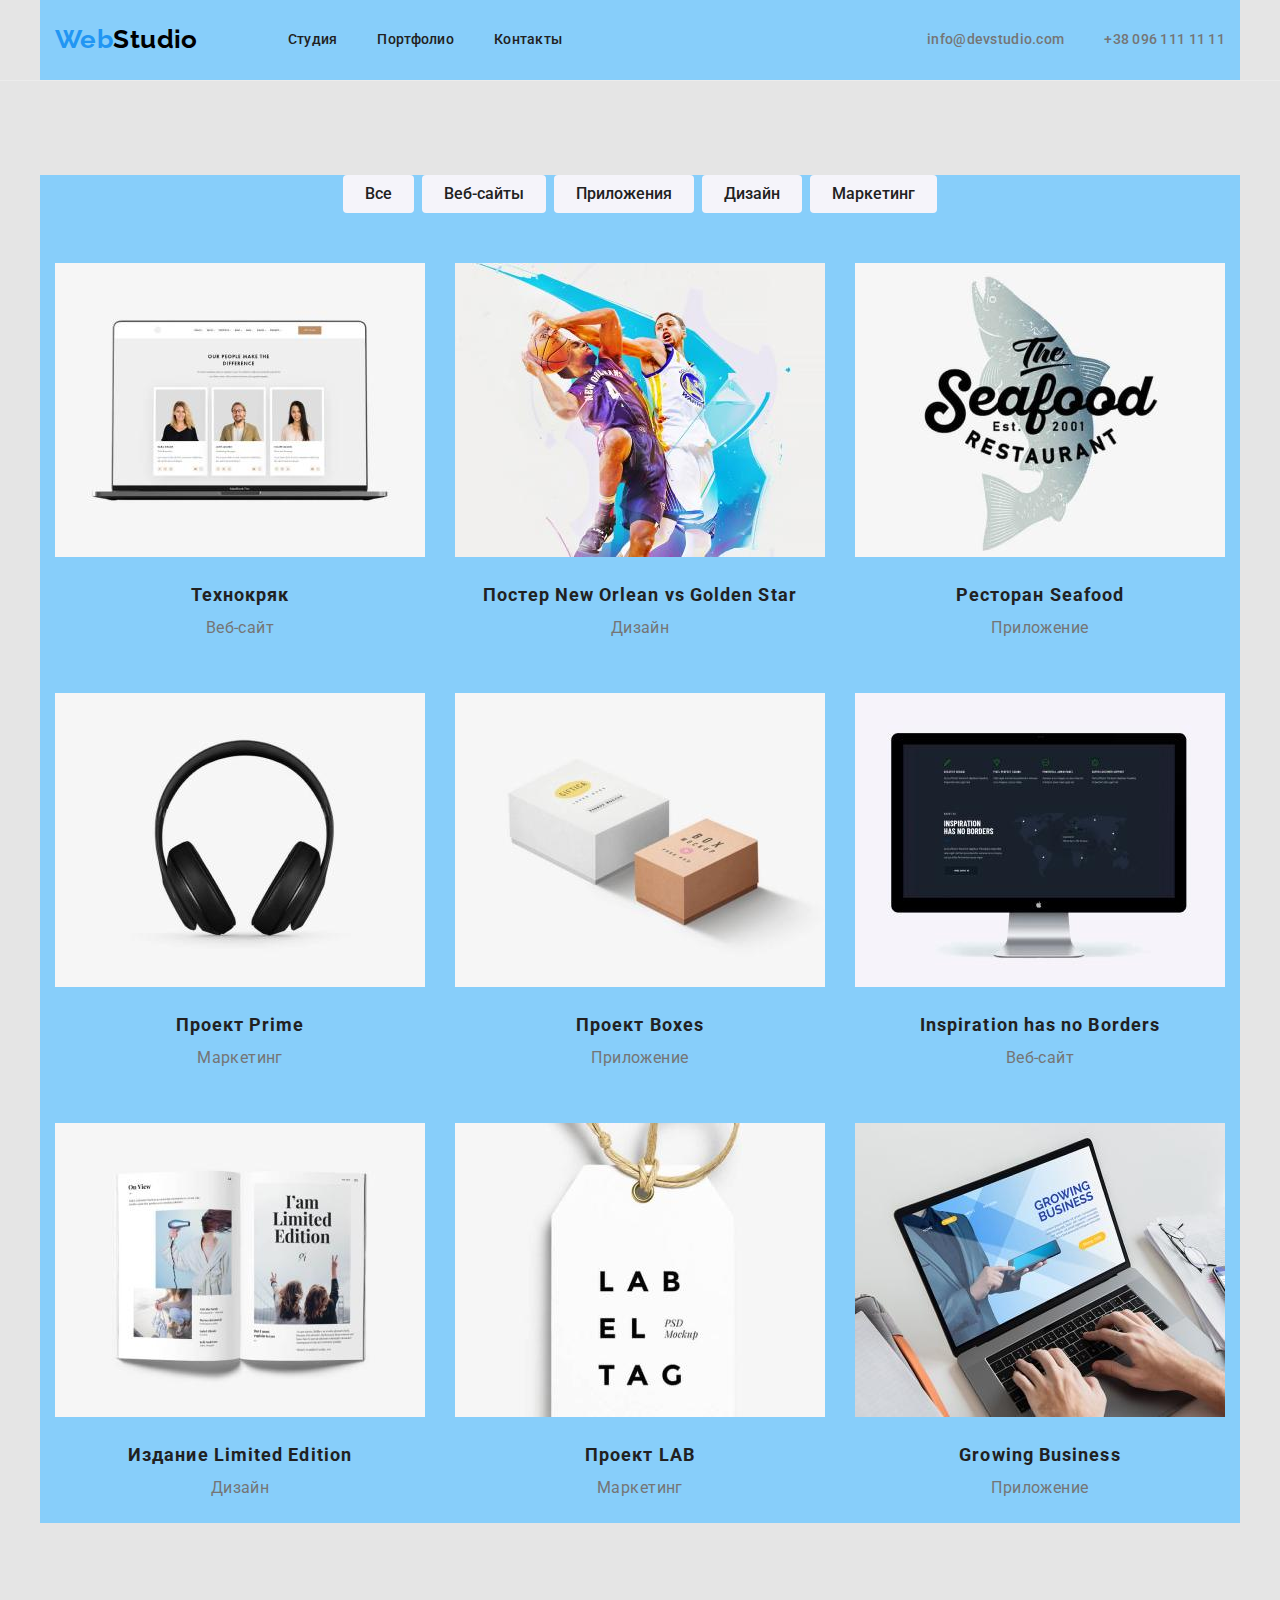
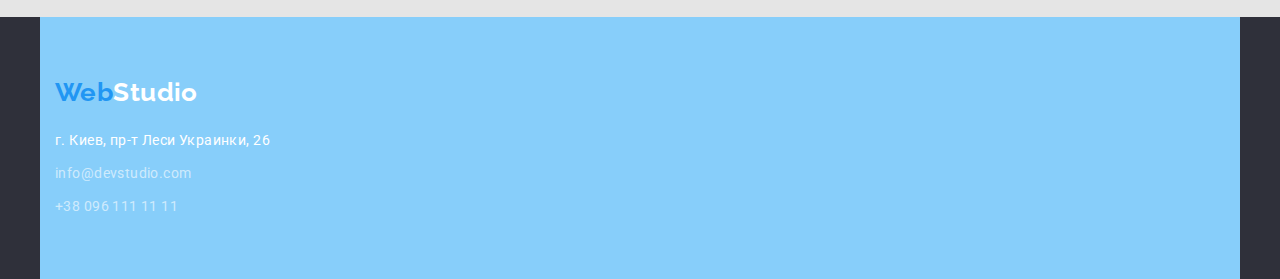
==== commit d64c58be: "something doing" ====
--- a/portfolio.html
+++ b/portfolio.html
@@ -48,9 +48,9 @@
     </div>
   </header>
   <main>
-    <section class="portfolio">
+    <section class="section portfolio">
       <div class="container">
-        <h1 class="visually-hidden">Портфолио</h1>
+        <h1 class="visually-hidden">Галерея</h1>
         <ul class="list portfolio-filter-list">
           <li class="portfolio-filter-item">
             <button class="filter-button" type="button">Все</button>
--- a/styles/styles.css
+++ b/styles/styles.css
@@ -9,6 +9,7 @@
   --dark-bg-color: #2F303A;
   --logo-font: "Raleway", sans-serif;
   --filter-color: #F5F4FA;
+  --one-item: 1;
     /* --dark-bg-text-color: #9da4bd;
      */  
 }
@@ -80,7 +81,10 @@
   background-color:lightskyblue; /* delete-before-submit */
 }
 
-/* --header_s-- */
+.section {
+  padding-top: 94px;
+}
+/* --header-- */
 .header {
   border-bottom: 1px solid #ECECEC;
 }
@@ -112,6 +116,8 @@
   line-height: 1.14;
   letter-spacing: 0.02em;
   color: var(--title-color);  
+  padding-top: 32px;
+  padding-bottom: 31px;
 }
 
 .contacts .header-link {
@@ -229,6 +235,21 @@
 }
 
 /* Portfolio.html */
+.portfolio {
+  padding-bottom: 94px;
+}
+
+.portfolio-filter-list {
+  display: flex;
+  justify-content: center;
+  align-items: center; 
+  padding-bottom: 50px;
+}
+
+.portfolio-filter-item:not(:last-child) {
+  margin-right: 8px;
+}
+
 .filter-button {
   font-weight: 500;
   font-size: 16px;
@@ -236,23 +257,51 @@
   text-align: center;
   color: var(--title-color);
   background-color: var(--filter-color);
+  background-color: #F5F4FA;
+  border: none;
+  border-radius: 4px;
+  padding: 6px 22px;
+  cursor: pointer;
 }
 
 .filter-button:hover,
 .filter-button:focus {
   color: var(--white-text);
   background-color: var(--accent-color);
+  box-shadow: 0px 3px 1px rgba(0, 0, 0, 0.1), 0px 1px 2px rgba(0, 0, 0, 0.08), 0px 2px 2px rgba(0, 0, 0, 0.12);
+  border:none;
+  border-radius: 4px;  
+}
+
+.portfolio-list{
+  display: flex;
+  flex-wrap: wrap;
+  margin-left: -30px;
+  margin-top: -30px;
+}
+
+.portfolio-item {
+  flex-basis: calc((100% - (30px * var(--one-item) * 3)) / (var(--one-item) * 3));
+  margin-left: 30px;
+  margin-top: 30px;
+}
+
+.portfolio-item-text {
+  padding: 20px 24px;
+  text-align: center;
 }
 
 .portfolio-item-title {  
-font-weight: 700;
-font-size: 18px;
-line-height: 2;
-letter-spacing: 0.06em;
-color: var(--title-color)
+  margin: 0;  
+  font-weight: 700;
+  font-size: 18px;
+  line-height: 2;
+  letter-spacing: 0.06em;
+  color: var(--title-color)
 }
 
 .portfolio-item-filter {
+  margin: 0;
   font-size: 16px;
   line-height: 1.875;
 }
